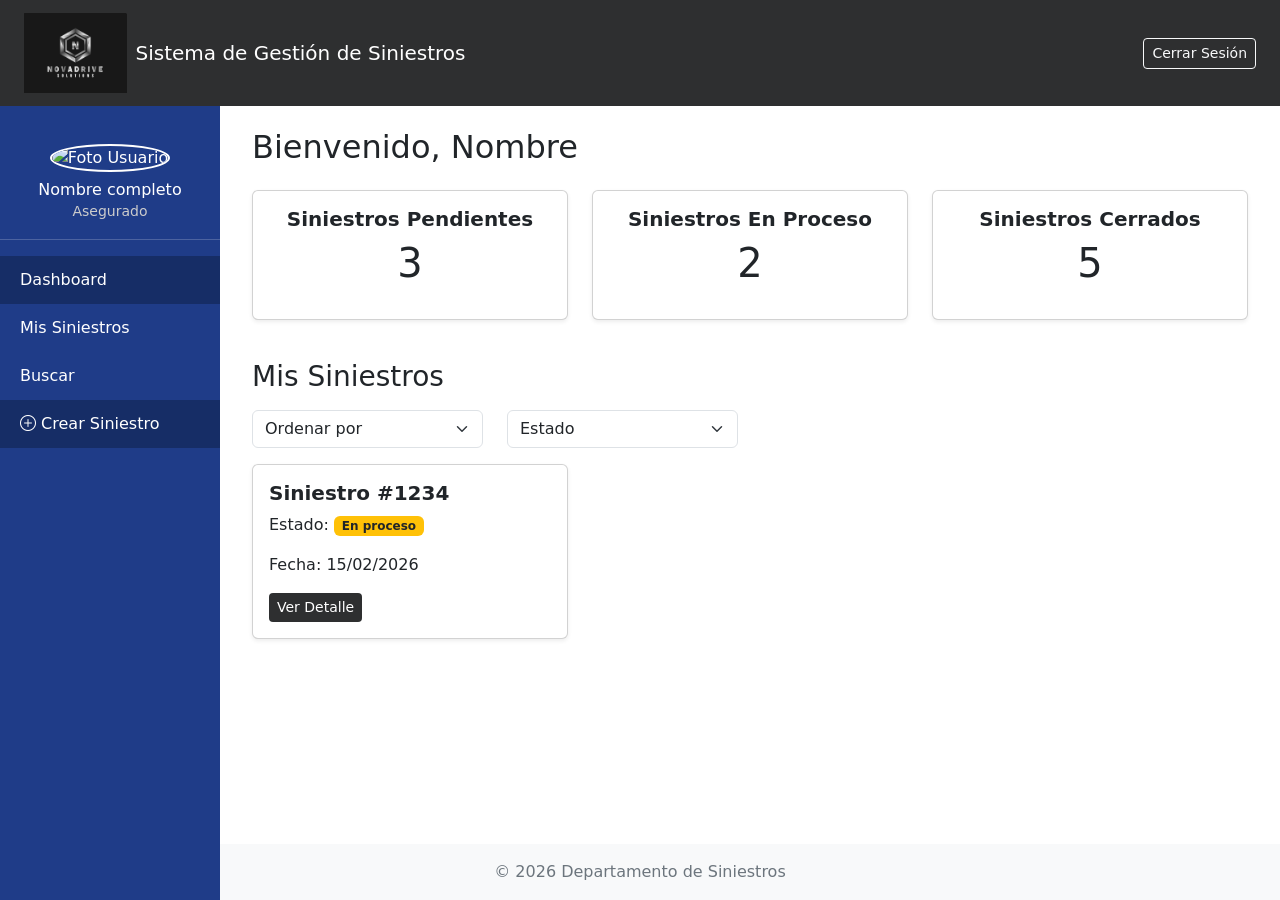
==== PanelUsuario.html @ a6dec10f "El proyecto se subió correctamente a github" ====
<!DOCTYPE html>
<html lang="es">
<head>
  <meta charset="UTF-8">
  <meta name="viewport" content="width=device-width, initial-scale=1">
  <title>Panel de Usuario - Sistema de Gestión de Siniestros</title>

  <link rel="stylesheet" href="public/css/bootstrap.min.css">
  <link rel="stylesheet" href="styleInicioSesion.css">
  <link rel="stylesheet" href="stylePanel.css">

  <link rel="stylesheet" href="https://cdn.jsdelivr.net/npm/bootstrap-icons@1.11.1/font/bootstrap-icons.css">
</head>
<body>

<!-- NAVBAR -->
<header>
  <nav class="navbar navbar-expand-lg navbar-dark bg-corporate-dark fixed-top px-4">
    <a class="navbar-brand d-flex align-items-center" href="Index.html">
      <img src="Img/Logo.png" alt="Logo Empresa" height="80" class="me-2">
      <span>Sistema de Gestión de Siniestros</span>
    </a>
    <div class="ms-auto">
      <a href="Index.html" class="btn btn-outline-light btn-sm">Cerrar Sesión</a>
    </div>
  </nav>
</header>

<!-- SIDEBAR -->
<div class="sidebar">
  <!-- Información del usuario -->
   <br><br>
  <div class="user-info">
    <img src="Img/usuario.png" alt="Foto Usuario">
    <h6>Nombre completo</h6>
    <small>Asegurado</small>
  </div>

  <!-- Menú -->
  <a href="PanelUsuario.html" class="active">Dashboard</a>
  <a href="Siniestros.html">Mis Siniestros</a>
  <a href="Busqueda.html">Buscar</a>
  <a href="CrearSiniestro.php" class="active">
    <i class="bi bi-plus-circle"></i> Crear Siniestro
  </a>
</div>

<!-- CONTENIDO PRINCIPAL -->
 <br><br>
<div class="content">
  <h2 class="mb-4">Bienvenido, Nombre</h2>

  <!-- Resumen general -->
  <div class="row mb-4">
    <div class="col-md-4 mb-3">
      <div class="card shadow-sm text-center">
        <div class="card-body">
          <h5 class="card-title fw-bold">Siniestros Pendientes</h5>
          <p class="display-6">3</p>
        </div>
      </div>
    </div>
    <div class="col-md-4 mb-3">
      <div class="card shadow-sm text-center">
        <div class="card-body">
          <h5 class="card-title fw-bold">Siniestros En Proceso</h5>
          <p class="display-6">2</p>
        </div>
      </div>
    </div>
    <div class="col-md-4 mb-3">
      <div class="card shadow-sm text-center">
        <div class="card-body">
          <h5 class="card-title fw-bold">Siniestros Cerrados</h5>
          <p class="display-6">5</p>
        </div>
      </div>
    </div>
  </div>

  <!-- Lista de siniestros -->
  <h3 class="mb-3">Mis Siniestros</h3>
 <!-- FILTROS -->
<div class="row mb-3">
  <div class="col-md-3">
    <select class="form-select" id="filtroOrden">
      <option value="">Ordenar por</option>
      <option value="asc">Fecha ascendente</option>
      <option value="desc">Fecha descendente</option>
    </select>
  </div>

  <div class="col-md-3">
    <select class="form-select" id="filtroEstado">
      <option value="">Estado</option>
      <option value="pendiente">Pendiente</option>
      <option value="proceso">En proceso</option>
      <option value="cerrado">Cerrado</option>
    </select>
  </div>
</div>

<!-- LISTA -->
<div class="row" id="listaSiniestros">
    <!-- Tarjeta ejemplo -->
    <div class="col-md-4 mb-3">
      <div class="card card-siniestro shadow-sm">
        <div class="card-body">
          <h5 class="card-title fw-bold">Siniestro #1234</h5>
          <p>
            Estado: 
            <span class="badge bg-warning text-dark">En proceso</span>
          </p>
          <p class="card-text">Fecha: 15/02/2026</p>
          <a href="Siniestros.html" class="btn btn-corporate btn-sm">Ver Detalle</a>
        </div>
      </div>
    </div>
    <!-- Más tarjetas se generarían dinámicamente desde backend -->
  </div>
</div>

<!-- FOOTER -->
<footer class="text-center">
  © 2026 Departamento de Siniestros
</footer>

<script src="public/js/bootstrap.bundle.min.js"></script>
</body>
</html>
---- styleInicioSesion.css ----
/* Fondo general */
.bg-corporate {
  background-color: #f4f6f9;
}

/* Navbar oscuro corporativo */
.bg-corporate-dark {
  background-color: #2e2f30;
}

/* Tarjeta principal */
.corporate-card {
  width: 100%;
  max-width: 420px;
  border-radius: 6px;
  border: 1px solid #dee2e6;
}

.corporate-card-register {
  width: 100%;
  max-width: 720px;
  border-radius: 8px;
  border: 1px solid #e3e6f0;
  box-shadow: 0 4px 12px rgba(0, 0, 0, 0.05);
}

/* Botón principal */
.btn-corporate {
  background-color: #2e2f30;
  color: #fff;
  border: none;
}

.btn-corporate:hover {
  background-color: #162d66;
  color: #fff;
}

/* Inputs */
.form-control:focus {
  border-color: #1f3c88;
  box-shadow: 0 0 0 0.15rem rgba(31, 60, 136, 0.25);
}

/* Navbar links planos integrados al menú */
.navbar .nav-link-flat {
  color: #fff; /* texto blanco */
  text-decoration: none;
  margin-left: 1rem;
  padding: 0.5rem 0; /* solo padding vertical para que se vea alineado */
  font-weight: 500;
  transition: color 0.2s, border-bottom 0.2s;
  border-bottom: 2px solid transparent; /* efecto de subrayado */
}

.navbar .nav-link-flat:hover {
  color: #f0f0f0;
  border-bottom: 2px solid #fff; /* subrayado al hover */
}

.navbar .nav-link-flat.active {
  color: #fff;
  border-bottom: 2px solid #1f3c88; /* subrayado activo azul corporativo */
}


/*INDEX.HTML*/
/* Hero parallax */
.hero-parallax {
  background-image: url('Img/siniestro.jpg');
  background-attachment: fixed;
  background-position: center;
  background-repeat: no-repeat;
  background-size: cover;
  min-height: 70vh;
  display: flex;
  align-items: center;
  justify-content: center;
}
.hero-parallax {
  background-image: url('Img/siniestro.jpg');
  background-attachment: fixed;
  background-position: center;
  background-repeat: no-repeat;
  background-size: cover;
  min-height: 70vh;
  display: flex;
  align-items: center;
  justify-content: center;
  position: relative;
  color: #fff;
  text-align: center;
}

/* Overlay semi-transparente para mejorar legibilidad */
.hero-parallax::before {
  content: '';
  position: absolute;
  top: 0;
  left: 0;
  width: 100%;
  height: 100%;
  background-color: rgba(31, 60, 136, 0.5); /* azul corporativo */
  z-index: 1;
}

.hero-parallax .container {
  position: relative;
  z-index: 2;
}

/* Secciones */
.section-title {
  font-weight: 700;
  margin-bottom: 3rem;
}

.card-service {
  transition: transform 0.3s;
}

.card-service:hover {
  transform: translateY(-5px);
}

/* Footer */
footer {
  background-color: #f8f9fa;
  padding: 1rem 0;
  color: #6c757d;
}

/*SOPORTE*/
.support-header {
      padding: 4rem 2rem;
      background-image: url('Img/Callcenter.jpg');
      background-attachment: fixed;
      background-size: cover;
      background-position: center;
      color: #fff;
      text-shadow: 1px 1px 2px rgba(0,0,0,0.5);
      text-align: center;
      margin-bottom: 2rem;
      border-radius: 6px;
    }

    .support-card {
      border-radius: 6px;
      border: 1px solid #dee2e6;
      box-shadow: 0 2px 6px rgba(0,0,0,0.1);
      padding: 1.5rem;
      margin-bottom: 1.5rem;
      background-color: #fff;
    }

/*BUSQUEDA*/
 .search-bar {
      max-width: 600px;
      margin: 2rem auto 1rem auto;
      display: flex;
      gap: 0.5rem;
    }
    .card-siniestro {
      margin-bottom: 1rem;
      border-radius: 6px;
      box-shadow: 0 2px 6px rgba(0,0,0,0.1);
    }
    .no-results {
      text-align: center;
      margin-top: 2rem;
      color: #6c757d;
    }
---- stylePanel.css ----
/* ----------------------------- */
/* Variables y colores corporativos */
/* ----------------------------- */
:root {
  --sidebar-width: 220px;
}

/* ----------------------------- */
/* Body */
body {
  min-height: 100vh;
  display: flex;
  flex-direction: column;
}

/* ----------------------------- */
/* Sidebar */
.sidebar {
  position: fixed;
  top: 0; /* Empieza desde arriba, debajo del navbar con padding-top */
  left: 0;
  width: var(--sidebar-width);
  height: 100vh;
  background-color: #1f3c88;
  color: #fff;
  padding-top: 80px; /* espacio para navbar fijo */
}

/* Bloque de usuario dentro de sidebar */
.sidebar .user-info {
  text-align: center;
  margin-bottom: 1rem;
  padding: 1rem;
  border-bottom: 1px solid rgba(255,255,255,0.2);
}

.sidebar .user-info img {
  border: 2px solid #fff;
  border-radius: 50%;
  width: 60px;
  height: 60px;
  object-fit: cover;
  margin-bottom: 0.5rem;
}

.sidebar .user-info h6 {
  margin-bottom: 0;
  color: #fff;
}

.sidebar .user-info small {
  color: #ccc;
}

/* Menú de links */
.sidebar a {
  display: block;
  color: #fff;
  text-decoration: none;
  padding: 12px 20px;
  transition: background-color 0.2s;
}

.sidebar a:hover,
.sidebar a.active {
  background-color: #162d66;
}

/* Contenido principal */
.content {
  margin-left: var(--sidebar-width);
  padding-top: 5rem; /* espacio suficiente para navbar fijo */
  padding-left: 2rem;
  padding-right: 2rem;
  flex-grow: 1;
}

/* Tarjetas de siniestros */
.card-siniestro {
  transition: transform 0.3s;
}

.card-siniestro:hover {
  transform: translateY(-5px);
}

/* ----------------------------- */
/* Footer */
footer {
  background-color: #f8f9fa;
  padding: 1rem 0;
  color: #6c757d;
  margin-top: auto;
}

/* ----------------------------- */
/* Responsive */
@media(max-width: 768px) {
  .sidebar {
    position: relative;
    width: 100%;
    height: auto;
    padding-top: 1rem;
  }

  .content {
    margin-left: 0;
    padding-top: 1rem;
  }
}
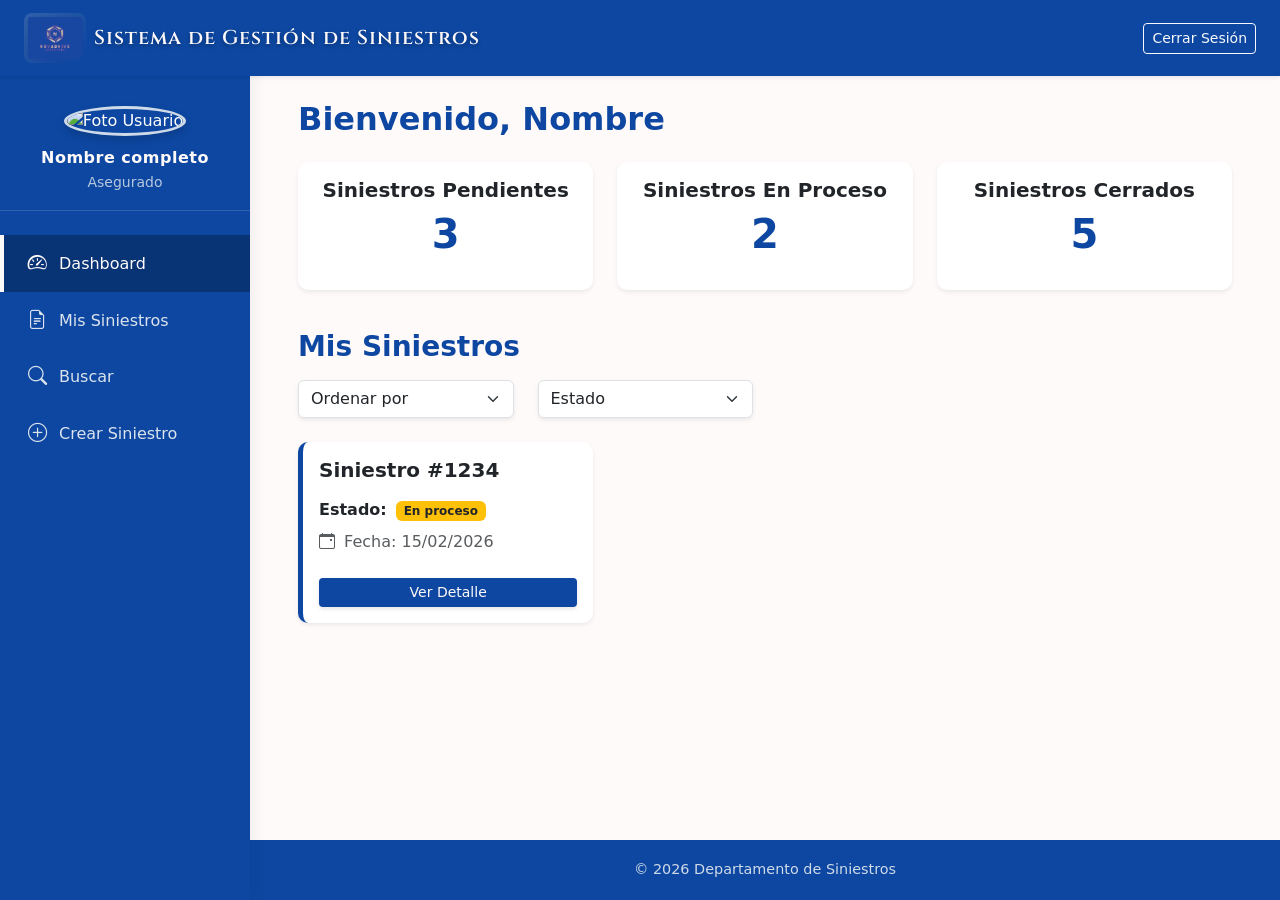
==== commit 29a8f199: "cambios en el css" ====
--- a/PanelUsuario.html
+++ b/PanelUsuario.html
@@ -15,13 +15,13 @@
 
 <!-- NAVBAR -->
 <header>
-  <nav class="navbar navbar-expand-lg navbar-dark bg-corporate-dark fixed-top px-4">
-    <a class="navbar-brand d-flex align-items-center" href="Index.html">
-      <img src="Img/Logo.png" alt="Logo Empresa" height="80" class="me-2">
+  <nav class="navbar navbar-expand-lg navbar-dark bg-corporate-dark fixed-top px-4 shadow-sm">
+    <a class="navbar-brand d-flex align-items-center" href="index.html">
+      <img src="Img/Logo.png" alt="Logo Empresa" height="50" class="me-2">
       <span>Sistema de Gestión de Siniestros</span>
     </a>
     <div class="ms-auto">
-      <a href="Index.html" class="btn btn-outline-light btn-sm">Cerrar Sesión</a>
+      <a href="index.html" class="btn btn-outline-light btn-sm">Cerrar Sesión</a>
     </div>
   </nav>
 </header>
@@ -29,24 +29,28 @@
 <!-- SIDEBAR -->
 <div class="sidebar">
   <!-- Información del usuario -->
-   <br><br>
   <div class="user-info">
     <img src="Img/usuario.png" alt="Foto Usuario">
     <h6>Nombre completo</h6>
     <small>Asegurado</small>
   </div>
 
-  <!-- Menú -->
-  <a href="PanelUsuario.html" class="active">Dashboard</a>
-  <a href="Siniestros.html">Mis Siniestros</a>
-  <a href="Busqueda.html">Buscar</a>
-  <a href="CrearSiniestro.php" class="active">
+  <!-- Menú (Con íconos corporativos agregados) -->
+  <a href="PanelUsuario.html" class="active">
+    <i class="bi bi-speedometer2"></i> Dashboard
+  </a>
+  <a href="Siniestros.html">
+    <i class="bi bi-file-earmark-text"></i> Mis Siniestros
+  </a>
+  <a href="Busqueda.html">
+    <i class="bi bi-search"></i> Buscar
+  </a>
+  <a href="CrearSiniestro.php">
     <i class="bi bi-plus-circle"></i> Crear Siniestro
   </a>
 </div>
 
 <!-- CONTENIDO PRINCIPAL -->
- <br><br>
 <div class="content">
   <h2 class="mb-4">Bienvenido, Nombre</h2>
 
@@ -79,40 +83,41 @@
   </div>
 
   <!-- Lista de siniestros -->
-  <h3 class="mb-3">Mis Siniestros</h3>
- <!-- FILTROS -->
-<div class="row mb-3">
-  <div class="col-md-3">
-    <select class="form-select" id="filtroOrden">
-      <option value="">Ordenar por</option>
-      <option value="asc">Fecha ascendente</option>
-      <option value="desc">Fecha descendente</option>
-    </select>
+  <h3 class="mb-3 mt-2">Mis Siniestros</h3>
+  
+  <!-- FILTROS -->
+  <div class="row mb-4">
+    <div class="col-md-3">
+      <select class="form-select shadow-sm" id="filtroOrden">
+        <option value="">Ordenar por</option>
+        <option value="asc">Fecha ascendente</option>
+        <option value="desc">Fecha descendente</option>
+      </select>
+    </div>
+
+    <div class="col-md-3">
+      <select class="form-select shadow-sm" id="filtroEstado">
+        <option value="">Estado</option>
+        <option value="pendiente">Pendiente</option>
+        <option value="proceso">En proceso</option>
+        <option value="cerrado">Cerrado</option>
+      </select>
+    </div>
   </div>
 
-  <div class="col-md-3">
-    <select class="form-select" id="filtroEstado">
-      <option value="">Estado</option>
-      <option value="pendiente">Pendiente</option>
-      <option value="proceso">En proceso</option>
-      <option value="cerrado">Cerrado</option>
-    </select>
-  </div>
-</div>
-
-<!-- LISTA -->
-<div class="row" id="listaSiniestros">
+  <!-- LISTA -->
+  <div class="row" id="listaSiniestros">
     <!-- Tarjeta ejemplo -->
     <div class="col-md-4 mb-3">
-      <div class="card card-siniestro shadow-sm">
+      <div class="card card-siniestro shadow-sm h-100">
         <div class="card-body">
-          <h5 class="card-title fw-bold">Siniestro #1234</h5>
-          <p>
-            Estado: 
-            <span class="badge bg-warning text-dark">En proceso</span>
+          <h5 class="card-title fw-bold mb-3">Siniestro #1234</h5>
+          <p class="mb-2">
+            <strong>Estado:</strong> 
+            <span class="badge bg-warning text-dark ms-1">En proceso</span>
           </p>
-          <p class="card-text">Fecha: 15/02/2026</p>
-          <a href="Siniestros.html" class="btn btn-corporate btn-sm">Ver Detalle</a>
+          <p class="card-text text-muted mb-4"><i class="bi bi-calendar-event me-1"></i> Fecha: 15/02/2026</p>
+          <a href="Siniestros.html" class="btn btn-corporate btn-sm w-100">Ver Detalle</a>
         </div>
       </div>
     </div>
--- a/styleInicioSesion.css
+++ b/styleInicioSesion.css
@@ -1,70 +1,126 @@
+/* Importación de fuente elegante únicamente para la marca */
+@import url('https://fonts.googleapis.com/css2?family=Cinzel:wght@500;600;700&display=swap');
+
+/* ========================================= */
+/* CSS GENERAL Y DE INICIO - PALETA RENOVADA */
+/* ========================================= */
+
 /* Fondo general */
 .bg-corporate {
-  background-color: #f4f6f9;
+  background-color: #FFFAFA; /* Color principal */
 }
 
 /* Navbar oscuro corporativo */
 .bg-corporate-dark {
-  background-color: #2e2f30;
+  background-color: #0D47A1; /* Color secundario */
+  box-shadow: 0 4px 10px rgba(0, 0, 0, 0.1); /* Sombreado sutil */
+}
+
+/* Marca e Integración de Logo con Degradado */
+.navbar-brand img {
+  border-radius: 8px;
+  background: linear-gradient(135deg, rgba(255, 255, 255, 0.15) 0%, rgba(13, 71, 161, 0) 100%);
+  padding: 4px;
+  mix-blend-mode: lighten; /* Hace invisible el recuadro negro del logo sobre el azul */
+  transition: all 0.3s ease;
+  filter: drop-shadow(0 2px 4px rgba(0, 0, 0, 0.2));
+}
+
+.navbar-brand img:hover {
+  background: linear-gradient(135deg, rgba(255, 255, 255, 0.25) 0%, rgba(13, 71, 161, 0.2) 100%);
+}
+
+/* Tipografía elegante exclusiva para el nombre de la empresa */
+.navbar-brand span {
+  font-family: 'Cinzel', Georgia, 'Times New Roman', serif;
+  font-size: 1.25rem;
+  font-weight: 600;
+  letter-spacing: 1px;
+  color: #FFFAFA;
+  text-shadow: 0 2px 4px rgba(0, 0, 0, 0.3);
 }
 
 /* Tarjeta principal */
 .corporate-card {
   width: 100%;
   max-width: 420px;
-  border-radius: 6px;
-  border: 1px solid #dee2e6;
+  border-radius: 10px;
+  border: none;
+  background-color: #ffffff;
+  box-shadow: 0 8px 24px rgba(0, 0, 0, 0.08); /* Sombreado mejorado */
 }
 
 .corporate-card-register {
   width: 100%;
   max-width: 720px;
-  border-radius: 8px;
-  border: 1px solid #e3e6f0;
-  box-shadow: 0 4px 12px rgba(0, 0, 0, 0.05);
+  border-radius: 10px;
+  border: none;
+  background-color: #ffffff;
+  box-shadow: 0 8px 24px rgba(0, 0, 0, 0.08);
 }
 
 /* Botón principal */
 .btn-corporate {
-  background-color: #2e2f30;
-  color: #fff;
-  border: none;
+  background-color: #0D47A1; /* Color secundario */
+  color: #FFFAFA;
+  border: none;
+  font-weight: 500;
+  transition: all 0.3s ease;
+  box-shadow: 0 2px 4px rgba(0, 0, 0, 0.1);
 }
 
 .btn-corporate:hover {
-  background-color: #162d66;
-  color: #fff;
+  background-color: #083375; /* Tono más oscuro del secundario para hover */
+  color: #FFFAFA;
+  transform: translateY(-2px);
+  box-shadow: 0 4px 8px rgba(0, 0, 0, 0.15);
 }
 
 /* Inputs */
+.form-control {
+  background-color: #FFFAFA;
+  border: 1px solid #dee2e6;
+  border-radius: 6px;
+  transition: all 0.2s;
+}
+
 .form-control:focus {
-  border-color: #1f3c88;
-  box-shadow: 0 0 0 0.15rem rgba(31, 60, 136, 0.25);
+  border-color: #0D47A1;
+  box-shadow: 0 0 0 0.2rem rgba(13, 71, 161, 0.15); /* Foco con color corporativo */
+  background-color: #ffffff;
 }
 
 /* Navbar links planos integrados al menú */
 .navbar .nav-link-flat {
-  color: #fff; /* texto blanco */
+  color: rgba(255, 255, 250, 0.8); /* texto claro */
   text-decoration: none;
   margin-left: 1rem;
-  padding: 0.5rem 0; /* solo padding vertical para que se vea alineado */
+  padding: 0.5rem 0; 
   font-weight: 500;
-  transition: color 0.2s, border-bottom 0.2s;
-  border-bottom: 2px solid transparent; /* efecto de subrayado */
+  transition: color 0.3s, border-bottom 0.3s;
+  border-bottom: 2px solid transparent; 
 }
 
 .navbar .nav-link-flat:hover {
-  color: #f0f0f0;
-  border-bottom: 2px solid #fff; /* subrayado al hover */
+  color: #FFFAFA;
+  border-bottom: 2px solid #FFFAFA; 
 }
 
 .navbar .nav-link-flat.active {
-  color: #fff;
-  border-bottom: 2px solid #1f3c88; /* subrayado activo azul corporativo */
-}
-
-
-/*INDEX.HTML*/
+  color: #FFFAFA;
+  border-bottom: 2px solid #FFFAFA; 
+  font-weight: 600;
+}
+
+/* ========================================= */
+/* INDEX.HTML */
+/* ========================================= */
+
+body {
+  background-color: #FFFAFA;
+  color: #333333;
+}
+
 /* Hero parallax */
 .hero-parallax {
   background-image: url('Img/siniestro.jpg');
@@ -76,19 +132,8 @@
   display: flex;
   align-items: center;
   justify-content: center;
-}
-.hero-parallax {
-  background-image: url('Img/siniestro.jpg');
-  background-attachment: fixed;
-  background-position: center;
-  background-repeat: no-repeat;
-  background-size: cover;
-  min-height: 70vh;
-  display: flex;
-  align-items: center;
-  justify-content: center;
-  position: relative;
-  color: #fff;
+  position: relative;
+  color: #FFFAFA;
   text-align: center;
 }
 
@@ -100,7 +145,7 @@
   left: 0;
   width: 100%;
   height: 100%;
-  background-color: rgba(31, 60, 136, 0.5); /* azul corporativo */
+  background-color: rgba(13, 71, 161, 0.75); /* Azul corporativo con opacidad */
   z-index: 1;
 }
 
@@ -113,60 +158,100 @@
 .section-title {
   font-weight: 700;
   margin-bottom: 3rem;
+  color: #0D47A1; /* Títulos en color secundario */
 }
 
 .card-service {
-  transition: transform 0.3s;
+  border: none;
+  border-radius: 10px;
+  background-color: #ffffff;
+  box-shadow: 0 4px 15px rgba(0, 0, 0, 0.05); /* Sombreado suave */
+  transition: all 0.3s ease;
 }
 
 .card-service:hover {
-  transform: translateY(-5px);
+  transform: translateY(-8px);
+  box-shadow: 0 12px 24px rgba(0, 0, 0, 0.1);
+}
+
+.card-service .card-title {
+  color: #0D47A1;
 }
 
 /* Footer */
 footer {
-  background-color: #f8f9fa;
-  padding: 1rem 0;
+  background-color: #0D47A1;
+  padding: 1.5rem 0;
+  color: rgba(255, 255, 250, 0.8);
+  font-size: 0.9rem;
+}
+
+/* ========================================= */
+/* SOPORTE */
+/* ========================================= */
+.support-header {
+  padding: 5rem 2rem;
+  background-image: url('Img/Callcenter.jpg');
+  background-attachment: fixed;
+  background-size: cover;
+  background-position: center;
+  color: #FFFAFA;
+  text-align: center;
+  position: relative;
+  margin-bottom: 3rem;
+}
+
+.support-header::before {
+  content: '';
+  position: absolute;
+  top: 0; left: 0; width: 100%; height: 100%;
+  background-color: rgba(13, 71, 161, 0.8);
+  z-index: 1;
+}
+
+.support-header h1, .support-header p {
+  position: relative;
+  z-index: 2;
+}
+
+.support-card {
+  border-radius: 10px;
+  border: none;
+  box-shadow: 0 4px 15px rgba(0, 0, 0, 0.05);
+  padding: 2rem;
+  margin-bottom: 1.5rem;
+  background-color: #ffffff;
+  transition: transform 0.3s;
+}
+
+.support-card:hover {
+  transform: translateY(-5px);
+  box-shadow: 0 8px 20px rgba(0, 0, 0, 0.08);
+}
+
+/* ========================================= */
+/* BUSQUEDA */
+/* ========================================= */
+.search-bar {
+  max-width: 600px;
+  margin: 2rem auto 2rem auto;
+  display: flex;
+  gap: 0.5rem;
+}
+
+.search-bar .form-control {
+  border-radius: 30px;
+  padding: 0.75rem 1.5rem;
+  box-shadow: 0 2px 10px rgba(0,0,0,0.05);
+}
+
+.search-bar .btn {
+  border-radius: 30px;
+  padding: 0.75rem 1.5rem;
+}
+
+.no-results {
+  text-align: center;
+  margin-top: 2rem;
   color: #6c757d;
-}
-
-/*SOPORTE*/
-.support-header {
-      padding: 4rem 2rem;
-      background-image: url('Img/Callcenter.jpg');
-      background-attachment: fixed;
-      background-size: cover;
-      background-position: center;
-      color: #fff;
-      text-shadow: 1px 1px 2px rgba(0,0,0,0.5);
-      text-align: center;
-      margin-bottom: 2rem;
-      border-radius: 6px;
-    }
-
-    .support-card {
-      border-radius: 6px;
-      border: 1px solid #dee2e6;
-      box-shadow: 0 2px 6px rgba(0,0,0,0.1);
-      padding: 1.5rem;
-      margin-bottom: 1.5rem;
-      background-color: #fff;
-    }
-
-/*BUSQUEDA*/
- .search-bar {
-      max-width: 600px;
-      margin: 2rem auto 1rem auto;
-      display: flex;
-      gap: 0.5rem;
-    }
-    .card-siniestro {
-      margin-bottom: 1rem;
-      border-radius: 6px;
-      box-shadow: 0 2px 6px rgba(0,0,0,0.1);
-    }
-    .no-results {
-      text-align: center;
-      margin-top: 2rem;
-      color: #6c757d;
-    }+}
--- a/stylePanel.css
+++ b/stylePanel.css
@@ -2,7 +2,9 @@
 /* Variables y colores corporativos */
 /* ----------------------------- */
 :root {
-  --sidebar-width: 220px;
+  --sidebar-width: 250px;
+  --primary-color: #FFFAFA;
+  --secondary-color: #0D47A1;
 }
 
 /* ----------------------------- */
@@ -11,86 +13,122 @@
   min-height: 100vh;
   display: flex;
   flex-direction: column;
+  background-color: var(--primary-color);
 }
 
 /* ----------------------------- */
 /* Sidebar */
 .sidebar {
   position: fixed;
-  top: 0; /* Empieza desde arriba, debajo del navbar con padding-top */
+  top: 0; 
   left: 0;
   width: var(--sidebar-width);
   height: 100vh;
-  background-color: #1f3c88;
+  background-color: var(--secondary-color);
   color: #fff;
-  padding-top: 80px; /* espacio para navbar fijo */
+  padding-top: 90px;
+  box-shadow: 4px 0 15px rgba(0,0,0,0.05);
+  z-index: 1020;
 }
 
 /* Bloque de usuario dentro de sidebar */
 .sidebar .user-info {
   text-align: center;
-  margin-bottom: 1rem;
+  margin-bottom: 1.5rem;
   padding: 1rem;
-  border-bottom: 1px solid rgba(255,255,255,0.2);
+  border-bottom: 1px solid rgba(255, 255, 250, 0.15);
 }
 
 .sidebar .user-info img {
-  border: 2px solid #fff;
+  border: 3px solid rgba(255, 255, 250, 0.8);
   border-radius: 50%;
-  width: 60px;
-  height: 60px;
+  width: 70px;
+  height: 70px;
   object-fit: cover;
-  margin-bottom: 0.5rem;
+  margin-bottom: 0.75rem;
+  box-shadow: 0 4px 8px rgba(0,0,0,0.15);
 }
 
 .sidebar .user-info h6 {
-  margin-bottom: 0;
-  color: #fff;
+  margin-bottom: 0.2rem;
+  color: #FFFAFA;
+  font-weight: 600;
+  letter-spacing: 0.5px;
 }
 
 .sidebar .user-info small {
-  color: #ccc;
+  color: rgba(255, 255, 250, 0.7);
 }
 
 /* Menú de links */
 .sidebar a {
-  display: block;
-  color: #fff;
+  display: flex;
+  align-items: center;
+  color: rgba(255, 255, 250, 0.85);
   text-decoration: none;
-  padding: 12px 20px;
-  transition: background-color 0.2s;
+  padding: 14px 24px;
+  font-weight: 500;
+  transition: all 0.3s ease;
+  border-left: 4px solid transparent;
+}
+
+.sidebar a i {
+  margin-right: 12px;
+  font-size: 1.2rem;
 }
 
 .sidebar a:hover,
 .sidebar a.active {
-  background-color: #162d66;
+  background-color: #083375;
+  color: #FFFAFA;
+  border-left: 4px solid #FFFAFA;
 }
 
 /* Contenido principal */
 .content {
   margin-left: var(--sidebar-width);
-  padding-top: 5rem; /* espacio suficiente para navbar fijo */
-  padding-left: 2rem;
-  padding-right: 2rem;
+  padding-top: 100px;
+  padding-left: 3rem;
+  padding-right: 3rem;
+  padding-bottom: 3rem;
   flex-grow: 1;
 }
 
-/* Tarjetas de siniestros */
+.content h2, .content h3 {
+  color: var(--secondary-color);
+  font-weight: 700;
+}
+
+/* Tarjetas de Dashboard / Siniestros */
+.content .card {
+  border: none;
+  border-radius: 10px;
+  background-color: #ffffff;
+}
+
 .card-siniestro {
-  transition: transform 0.3s;
+  transition: all 0.3s ease;
+  border-left: 5px solid var(--secondary-color) !important;
 }
 
 .card-siniestro:hover {
   transform: translateY(-5px);
+  box-shadow: 0 8px 20px rgba(0,0,0,0.08) !important;
+}
+
+.content .display-6 {
+  color: var(--secondary-color);
+  font-weight: bold;
 }
 
 /* ----------------------------- */
 /* Footer */
 footer {
-  background-color: #f8f9fa;
-  padding: 1rem 0;
-  color: #6c757d;
+  background-color: var(--secondary-color);
+  padding: 1.2rem 0;
+  color: rgba(255, 255, 250, 0.8);
   margin-top: auto;
+  margin-left: var(--sidebar-width);
 }
 
 /* ----------------------------- */
@@ -100,11 +138,16 @@
     position: relative;
     width: 100%;
     height: auto;
-    padding-top: 1rem;
+    padding-top: 80px;
+    z-index: 1;
   }
 
   .content {
     margin-left: 0;
-    padding-top: 1rem;
+    padding: 2rem 1.5rem;
+  }
+
+  footer {
+    margin-left: 0;
   }
 }
